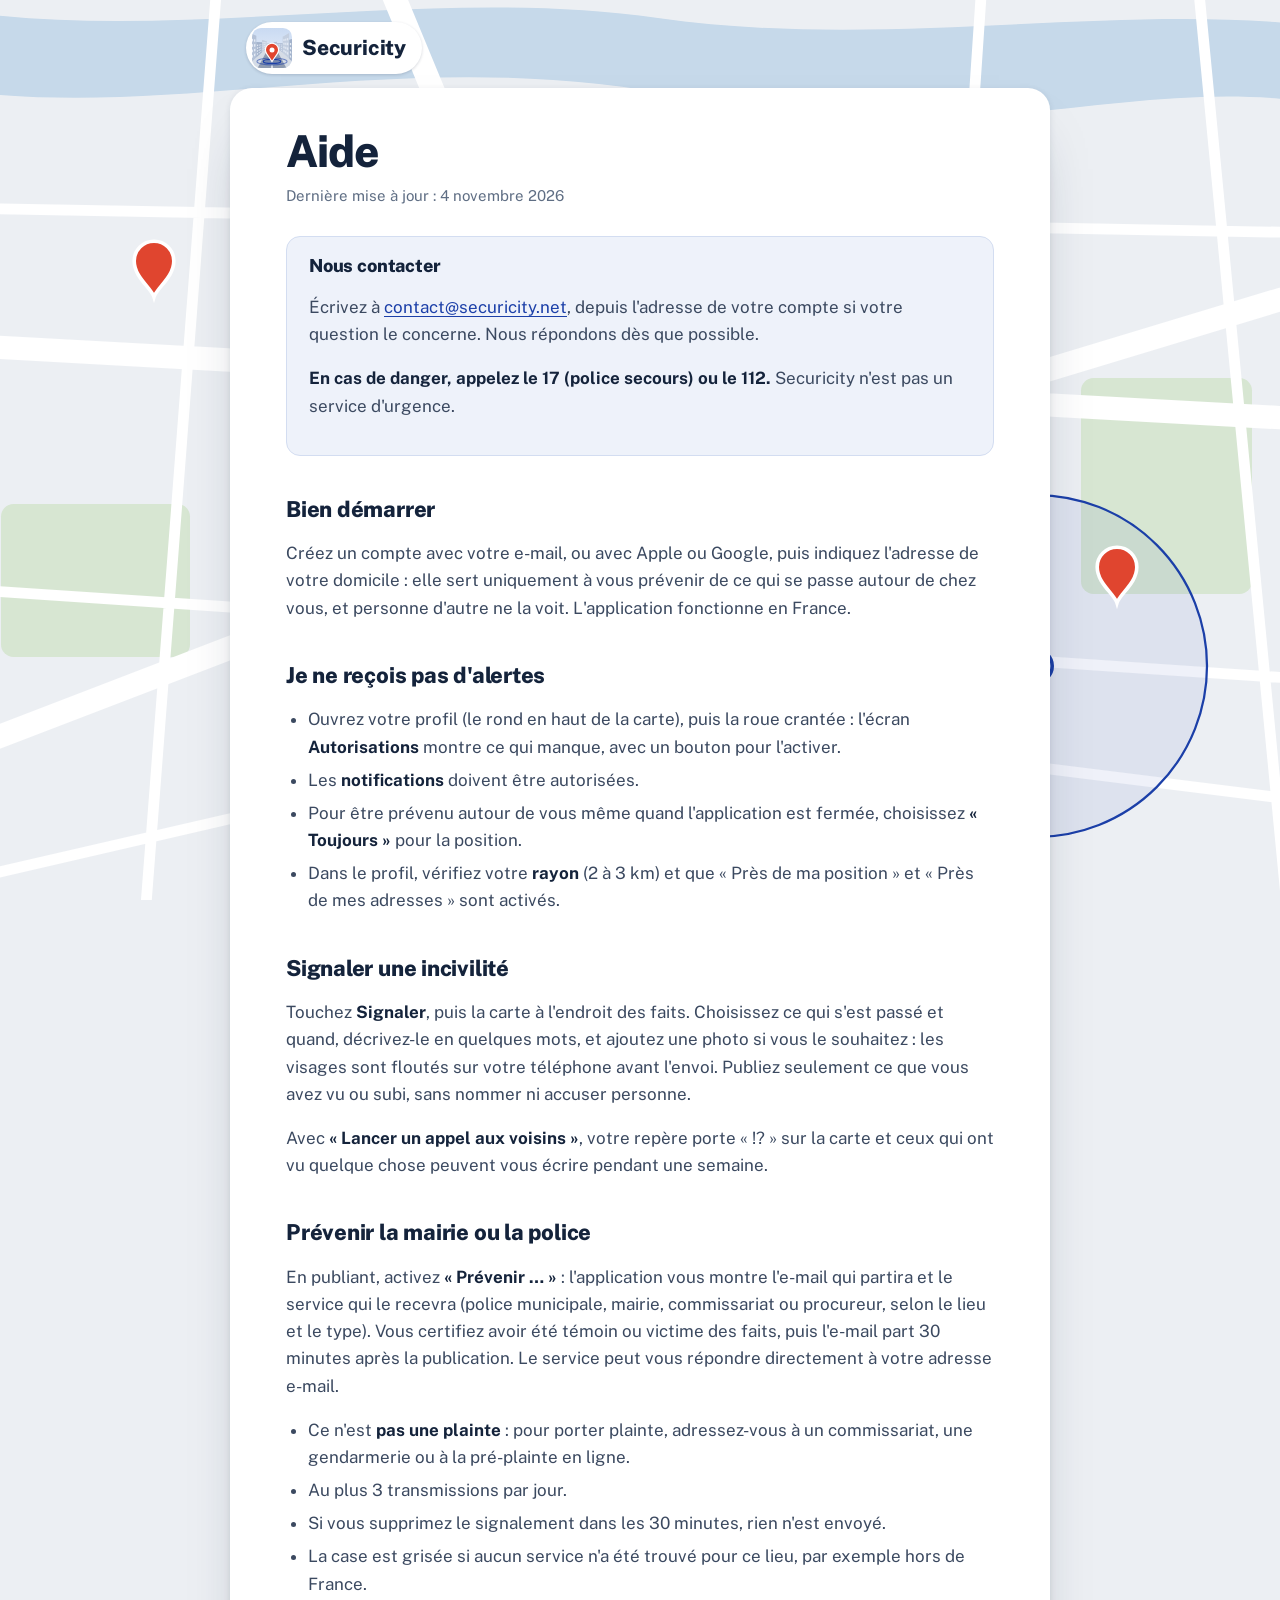
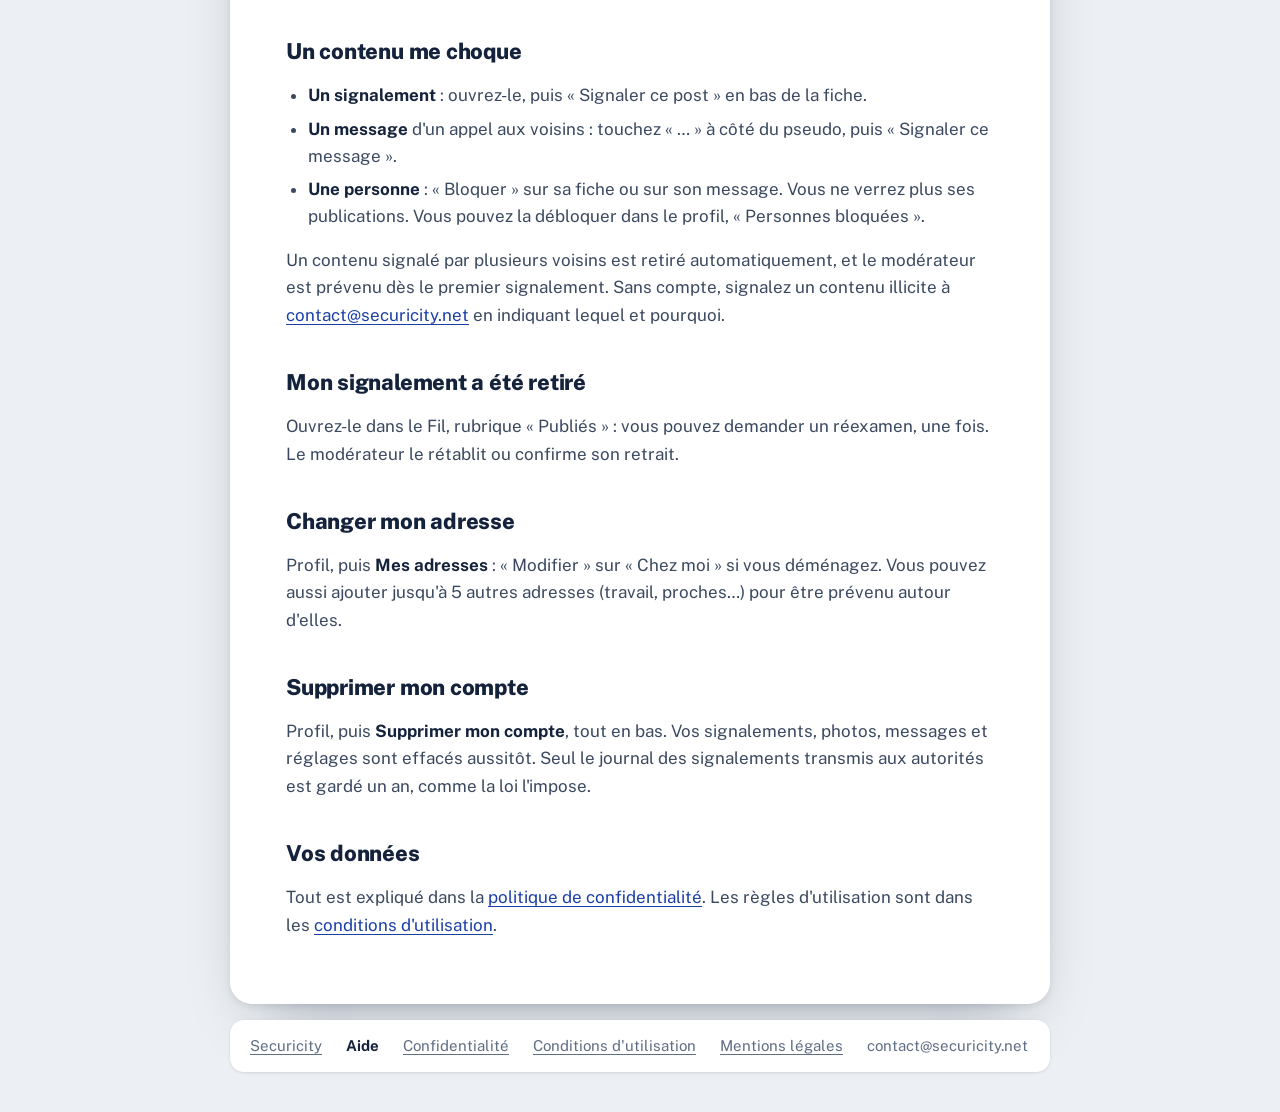
==== aide/index.html @ 6cc1e1d8 "Site : page Aide (adresse d'assistance demandée par Apple), lien en bas de chaque page Co-Authored-B" ====
<!doctype html>
<html lang="fr">
<head>
<meta charset="utf-8">
<link rel="icon" type="image/png" href="/favicon.png">
<link rel="apple-touch-icon" href="/apple-touch-icon.png">
<meta name="viewport" content="width=device-width, initial-scale=1, viewport-fit=cover">
<title>Aide · Securicity</title>
<meta name="description" content="Questions fréquentes sur l'application Securicity, et comment nous contacter.">
<link rel="preload" href="/polices/public-sans.woff2" as="font" type="font/woff2" crossorigin>
<link rel="stylesheet" href="/polices/public-sans.css">
<link rel="stylesheet" href="/legal.css">
</head>
<body>
<header class="entete"><a class="marque" href="/"><img class="icone-app" src="/images/icone.svg" alt="" width="30" height="30">Securicity</a></header>
<main>
<h1>Aide</h1>
<p class="maj">Dernière mise à jour : 4 novembre 2026</p>

<section class="bref">
  <h2>Nous contacter</h2>
<p>Écrivez à <a href="mailto:contact@securicity.net">contact@securicity.net</a>, depuis l'adresse de votre compte si votre question le concerne. Nous répondons dès que possible.</p>
<p><strong>En cas de danger, appelez le 17 (police secours) ou le 112.</strong> Securicity n'est pas un service d'urgence.</p>
</section>

<h2>Bien démarrer</h2>
<p>Créez un compte avec votre e-mail, ou avec Apple ou Google, puis indiquez l'adresse de votre domicile : elle sert uniquement à vous prévenir de ce qui se passe autour de chez vous, et personne d'autre ne la voit. L'application fonctionne en France.</p>

<h2>Je ne reçois pas d'alertes</h2>
<ul>
  <li>Ouvrez votre profil (le rond en haut de la carte), puis la roue crantée : l'écran <strong>Autorisations</strong> montre ce qui manque, avec un bouton pour l'activer.</li>
  <li>Les <strong>notifications</strong> doivent être autorisées.</li>
  <li>Pour être prévenu autour de vous même quand l'application est fermée, choisissez <strong>« Toujours »</strong> pour la position.</li>
  <li>Dans le profil, vérifiez votre <strong>rayon</strong> (2 à 3 km) et que « Près de ma position » et « Près de mes adresses » sont activés.</li>
</ul>

<h2>Signaler une incivilité</h2>
<p>Touchez <strong>Signaler</strong>, puis la carte à l'endroit des faits. Choisissez ce qui s'est passé et quand, décrivez-le en quelques mots, et ajoutez une photo si vous le souhaitez : les visages sont floutés sur votre téléphone avant l'envoi. Publiez seulement ce que vous avez vu ou subi, sans nommer ni accuser personne.</p>
<p>Avec <strong>« Lancer un appel aux voisins »</strong>, votre repère porte « !? » sur la carte et ceux qui ont vu quelque chose peuvent vous écrire pendant une semaine.</p>

<h2>Prévenir la mairie ou la police</h2>
<p>En publiant, activez <strong>« Prévenir … »</strong> : l'application vous montre l'e-mail qui partira et le service qui le recevra (police municipale, mairie, commissariat ou procureur, selon le lieu et le type). Vous certifiez avoir été témoin ou victime des faits, puis l'e-mail part 30 minutes après la publication. Le service peut vous répondre directement à votre adresse e-mail.</p>
<ul>
  <li>Ce n'est <strong>pas une plainte</strong> : pour porter plainte, adressez-vous à un commissariat, une gendarmerie ou à la pré-plainte en ligne.</li>
  <li>Au plus 3 transmissions par jour.</li>
  <li>Si vous supprimez le signalement dans les 30 minutes, rien n'est envoyé.</li>
  <li>La case est grisée si aucun service n'a été trouvé pour ce lieu, par exemple hors de France.</li>
</ul>

<h2>Un contenu me choque</h2>
<ul>
  <li><strong>Un signalement</strong> : ouvrez-le, puis « Signaler ce post » en bas de la fiche.</li>
  <li><strong>Un message</strong> d'un appel aux voisins : touchez « … » à côté du pseudo, puis « Signaler ce message ».</li>
  <li><strong>Une personne</strong> : « Bloquer » sur sa fiche ou sur son message. Vous ne verrez plus ses publications. Vous pouvez la débloquer dans le profil, « Personnes bloquées ».</li>
</ul>
<p>Un contenu signalé par plusieurs voisins est retiré automatiquement, et le modérateur est prévenu dès le premier signalement. Sans compte, signalez un contenu illicite à <a href="mailto:contact@securicity.net">contact@securicity.net</a> en indiquant lequel et pourquoi.</p>

<h2>Mon signalement a été retiré</h2>
<p>Ouvrez-le dans le Fil, rubrique « Publiés » : vous pouvez demander un réexamen, une fois. Le modérateur le rétablit ou confirme son retrait.</p>

<h2>Changer mon adresse</h2>
<p>Profil, puis <strong>Mes adresses</strong> : « Modifier » sur « Chez moi » si vous déménagez. Vous pouvez aussi ajouter jusqu'à 5 autres adresses (travail, proches…) pour être prévenu autour d'elles.</p>

<h2>Supprimer mon compte</h2>
<p>Profil, puis <strong>Supprimer mon compte</strong>, tout en bas. Vos signalements, photos, messages et réglages sont effacés aussitôt. Seul le journal des signalements transmis aux autorités est gardé un an, comme la loi l'impose.</p>

<h2>Vos données</h2>
<p>Tout est expliqué dans la <a href="/confidentialite">politique de confidentialité</a>. Les règles d'utilisation sont dans les <a href="/conditions">conditions d'utilisation</a>.</p>
</main>
<footer class="pied"><a href="/">Securicity</a><a href="/aide" aria-current="page">Aide</a><a href="/confidentialite">Confidentialité</a><a href="/conditions">Conditions d'utilisation</a><a href="/mentions-legales">Mentions légales</a><span>contact@securicity.net</span></footer>
</body>
</html>
---- polices/public-sans.css ----
/* Public Sans (licence SIL Open Font License 1.1, @fontsource-variable/public-sans 5.2.6), hébergée sur le site :
   l'adresse IP des visiteurs n'est envoyée à aucun service extérieur. */
@font-face{font-family:"Public Sans";font-style:normal;font-weight:100 900;font-display:swap;src:url(/polices/public-sans.woff2) format("woff2")}
---- legal.css ----
/* Pages légales : confidentialité, conditions d'utilisation, mentions légales.
   Même direction que l'accueil : la carte d'un quartier en fond, le texte sur un panneau blanc. */
:root { --fond: #ECEFF3; --surface: #FFFFFF; --texte: #14233B; --texte2: #3B4960; --discret: #5F6E84; --bleu: #1B3FA8; --filet: #D5DBE4; --repere: #E0452F; }
* { box-sizing: border-box; }
body { margin: 0; background: var(--fond) url(/fond-legal.svg) center / cover fixed; color: var(--texte); font: 400 17px/1.6 "Public Sans", system-ui, sans-serif; }
:focus-visible { outline: 2px solid var(--bleu); outline-offset: 3px; border-radius: 4px; }
.entete, main, .pied { max-width: 820px; margin: 0 auto; }
.entete { display: flex; align-items: center; padding: 22px 16px 14px; }
.marque { display: inline-flex; align-items: center; gap: 10px; font-weight: 800; font-size: 21px; color: var(--texte); text-decoration: none; letter-spacing: -.01em; background: var(--surface); padding: 6px 16px 6px 6px; border-radius: 99px; box-shadow: 0 1px 3px rgba(20,35,59,.18); }
.marque .icone-app { width: 40px; height: 40px; border-radius: 22.37%; }
main { background: var(--surface); border-radius: 22px; padding: 40px clamp(20px, 5vw, 56px) 48px; box-shadow: 0 2px 6px rgba(20,35,59,.1), 0 30px 60px -30px rgba(20,35,59,.4); }
h1 { font-size: clamp(30px, 6vw, 44px); line-height: 1.08; font-weight: 800; letter-spacing: -.025em; margin: 0 0 8px; }
.maj { color: var(--discret); font-size: 15px; margin: 0 0 28px; }
.bref { background: #EEF2FA; border: 1px solid #D3DDF1; border-radius: 14px; padding: 18px 22px; margin-bottom: 36px; }
.bref h2 { margin-top: 0; font-size: 18px; }
.bref ul { margin-bottom: 0; }
h2 { font-size: 22px; line-height: 1.25; font-weight: 800; letter-spacing: -.01em; margin: 40px 0 10px; }
h3 { font-size: 17px; margin: 22px 0 6px; }
p, li { color: var(--texte2); }
strong { color: var(--texte); }
ul { padding-left: 22px; }
li { margin-bottom: 6px; }
a { color: var(--bleu); text-underline-offset: 3px; }
.tableau { overflow-x: auto; }
table { width: 100%; border-collapse: collapse; font-size: 15px; margin: 8px 0 4px; }
th, td { text-align: left; vertical-align: top; padding: 10px 12px 10px 0; border-bottom: 1px solid var(--filet); color: var(--texte2); }
th { color: var(--texte); font-weight: 700; }
.pied { display: flex; flex-wrap: wrap; gap: 10px 24px; margin-top: 16px; margin-bottom: 40px; padding: 14px 20px; background: var(--surface); border-radius: 14px; font-size: 15px; color: var(--discret); box-shadow: 0 1px 3px rgba(20,35,59,.12); }
.pied a { color: inherit; }
.pied a[aria-current="page"] { color: var(--texte); font-weight: 700; text-decoration: none; }
@media (max-width: 600px) { .entete, .pied { margin-left: 16px; margin-right: 16px; } main { margin: 0 8px; border-radius: 18px; } }
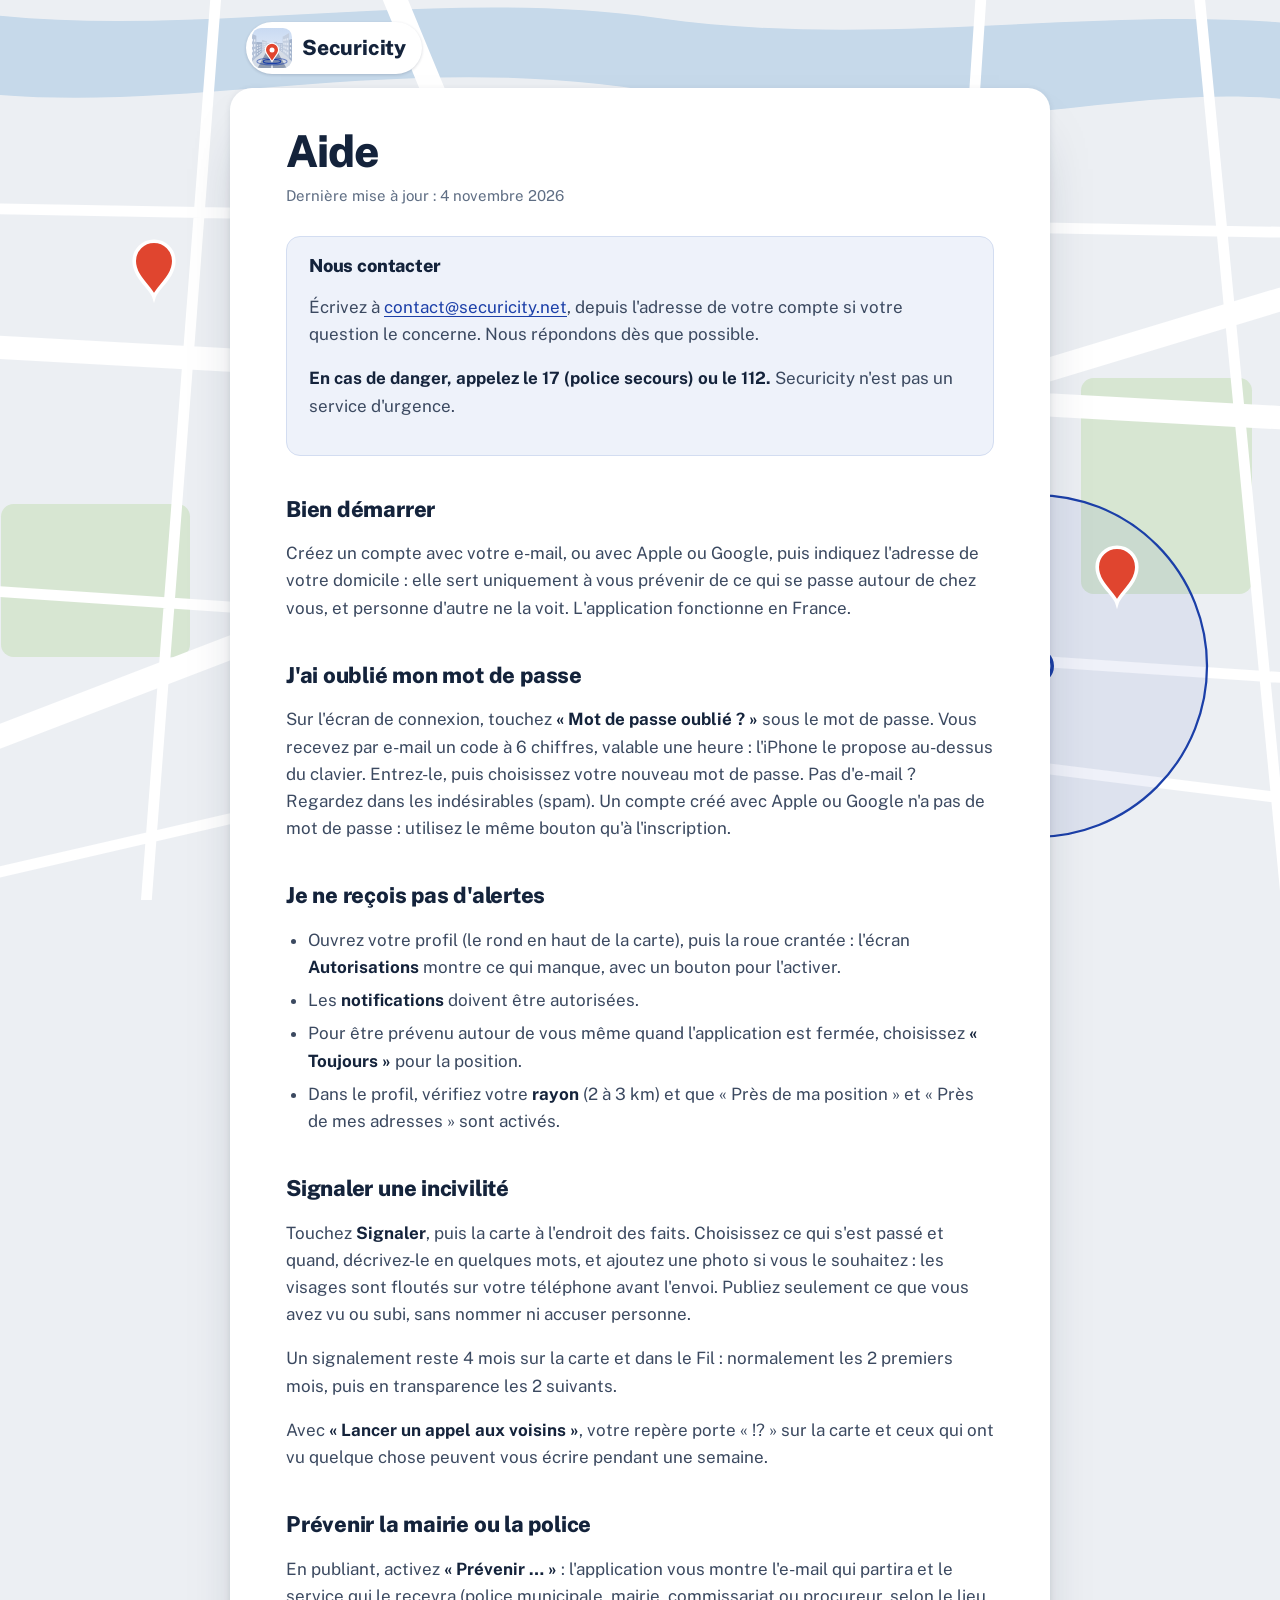
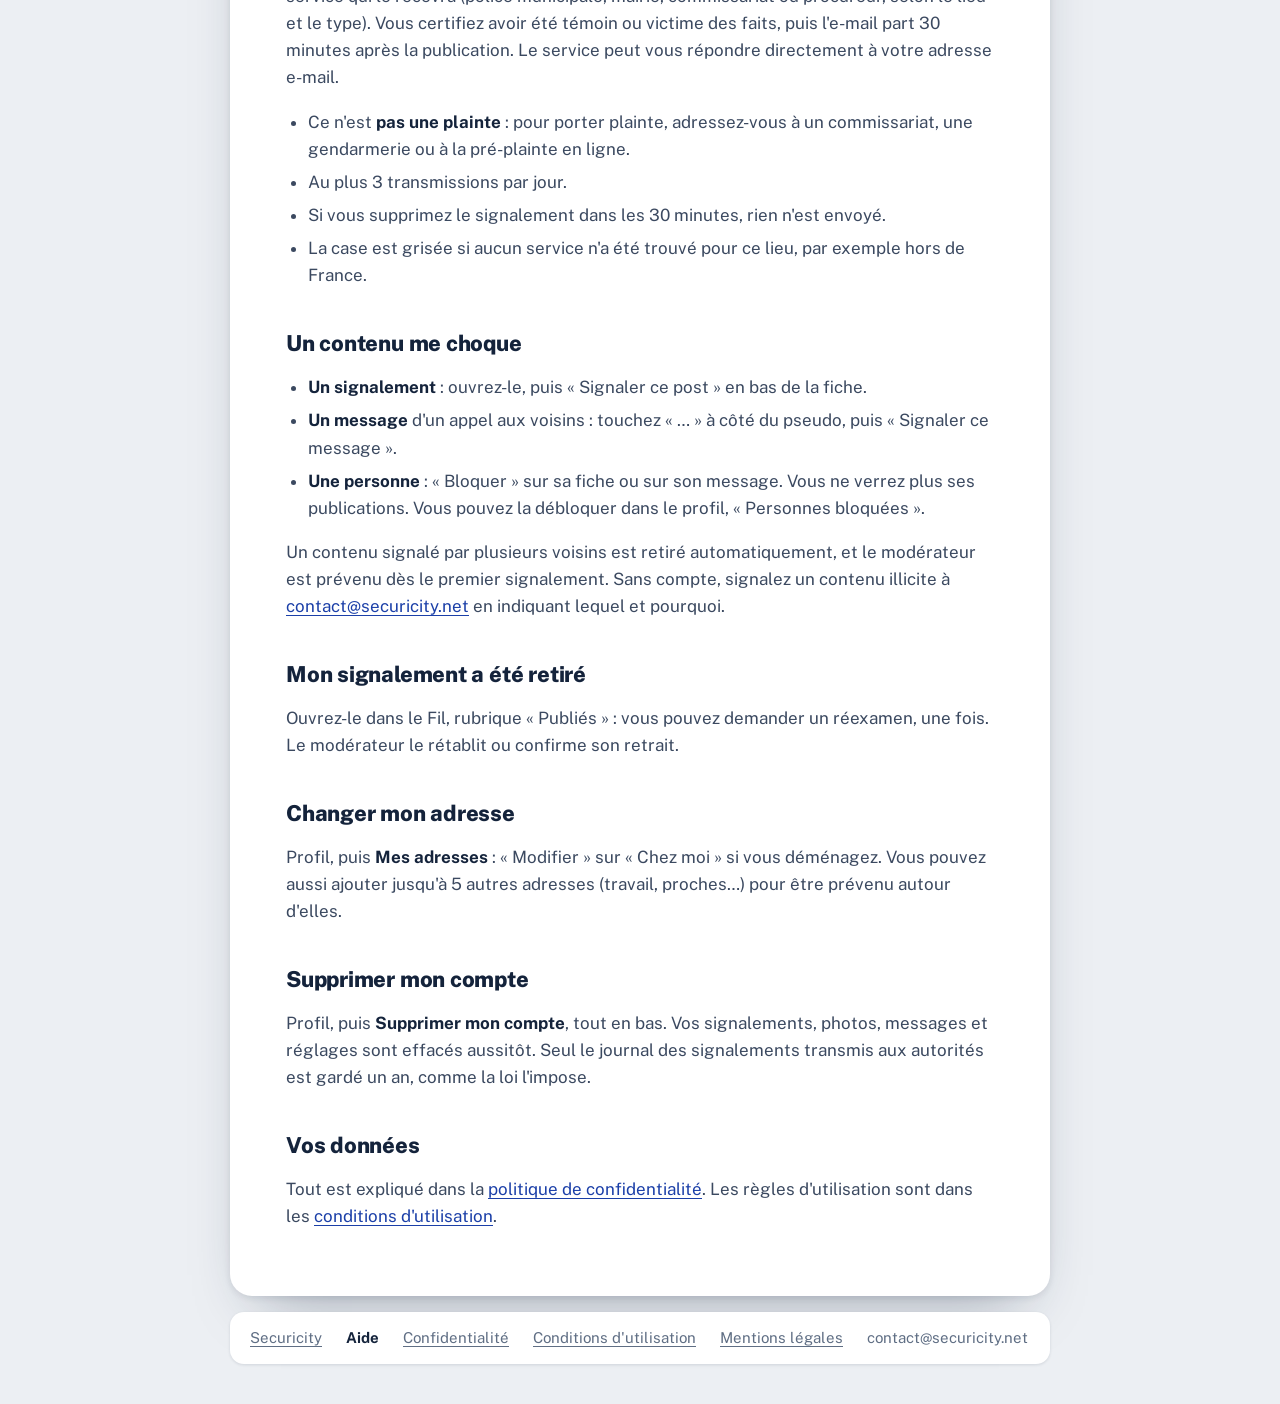
==== commit df064ea1: "Site : 24 types d'incivilités ; aide : mot de passe oublié et affichage pendant 4 mois Co-Authored-B" ====
--- a/aide/index.html
+++ b/aide/index.html
@@ -26,6 +26,9 @@
 <h2>Bien démarrer</h2>
 <p>Créez un compte avec votre e-mail, ou avec Apple ou Google, puis indiquez l'adresse de votre domicile : elle sert uniquement à vous prévenir de ce qui se passe autour de chez vous, et personne d'autre ne la voit. L'application fonctionne en France.</p>
 
+<h2>J'ai oublié mon mot de passe</h2>
+<p>Sur l'écran de connexion, touchez <strong>« Mot de passe oublié ? »</strong> sous le mot de passe. Vous recevez par e-mail un code à 6 chiffres, valable une heure : l'iPhone le propose au-dessus du clavier. Entrez-le, puis choisissez votre nouveau mot de passe. Pas d'e-mail ? Regardez dans les indésirables (spam). Un compte créé avec Apple ou Google n'a pas de mot de passe : utilisez le même bouton qu'à l'inscription.</p>
+
 <h2>Je ne reçois pas d'alertes</h2>
 <ul>
   <li>Ouvrez votre profil (le rond en haut de la carte), puis la roue crantée : l'écran <strong>Autorisations</strong> montre ce qui manque, avec un bouton pour l'activer.</li>
@@ -36,6 +39,7 @@
 
 <h2>Signaler une incivilité</h2>
 <p>Touchez <strong>Signaler</strong>, puis la carte à l'endroit des faits. Choisissez ce qui s'est passé et quand, décrivez-le en quelques mots, et ajoutez une photo si vous le souhaitez : les visages sont floutés sur votre téléphone avant l'envoi. Publiez seulement ce que vous avez vu ou subi, sans nommer ni accuser personne.</p>
+<p>Un signalement reste 4 mois sur la carte et dans le Fil : normalement les 2 premiers mois, puis en transparence les 2 suivants.</p>
 <p>Avec <strong>« Lancer un appel aux voisins »</strong>, votre repère porte « !? » sur la carte et ceux qui ont vu quelque chose peuvent vous écrire pendant une semaine.</p>
 
 <h2>Prévenir la mairie ou la police</h2>
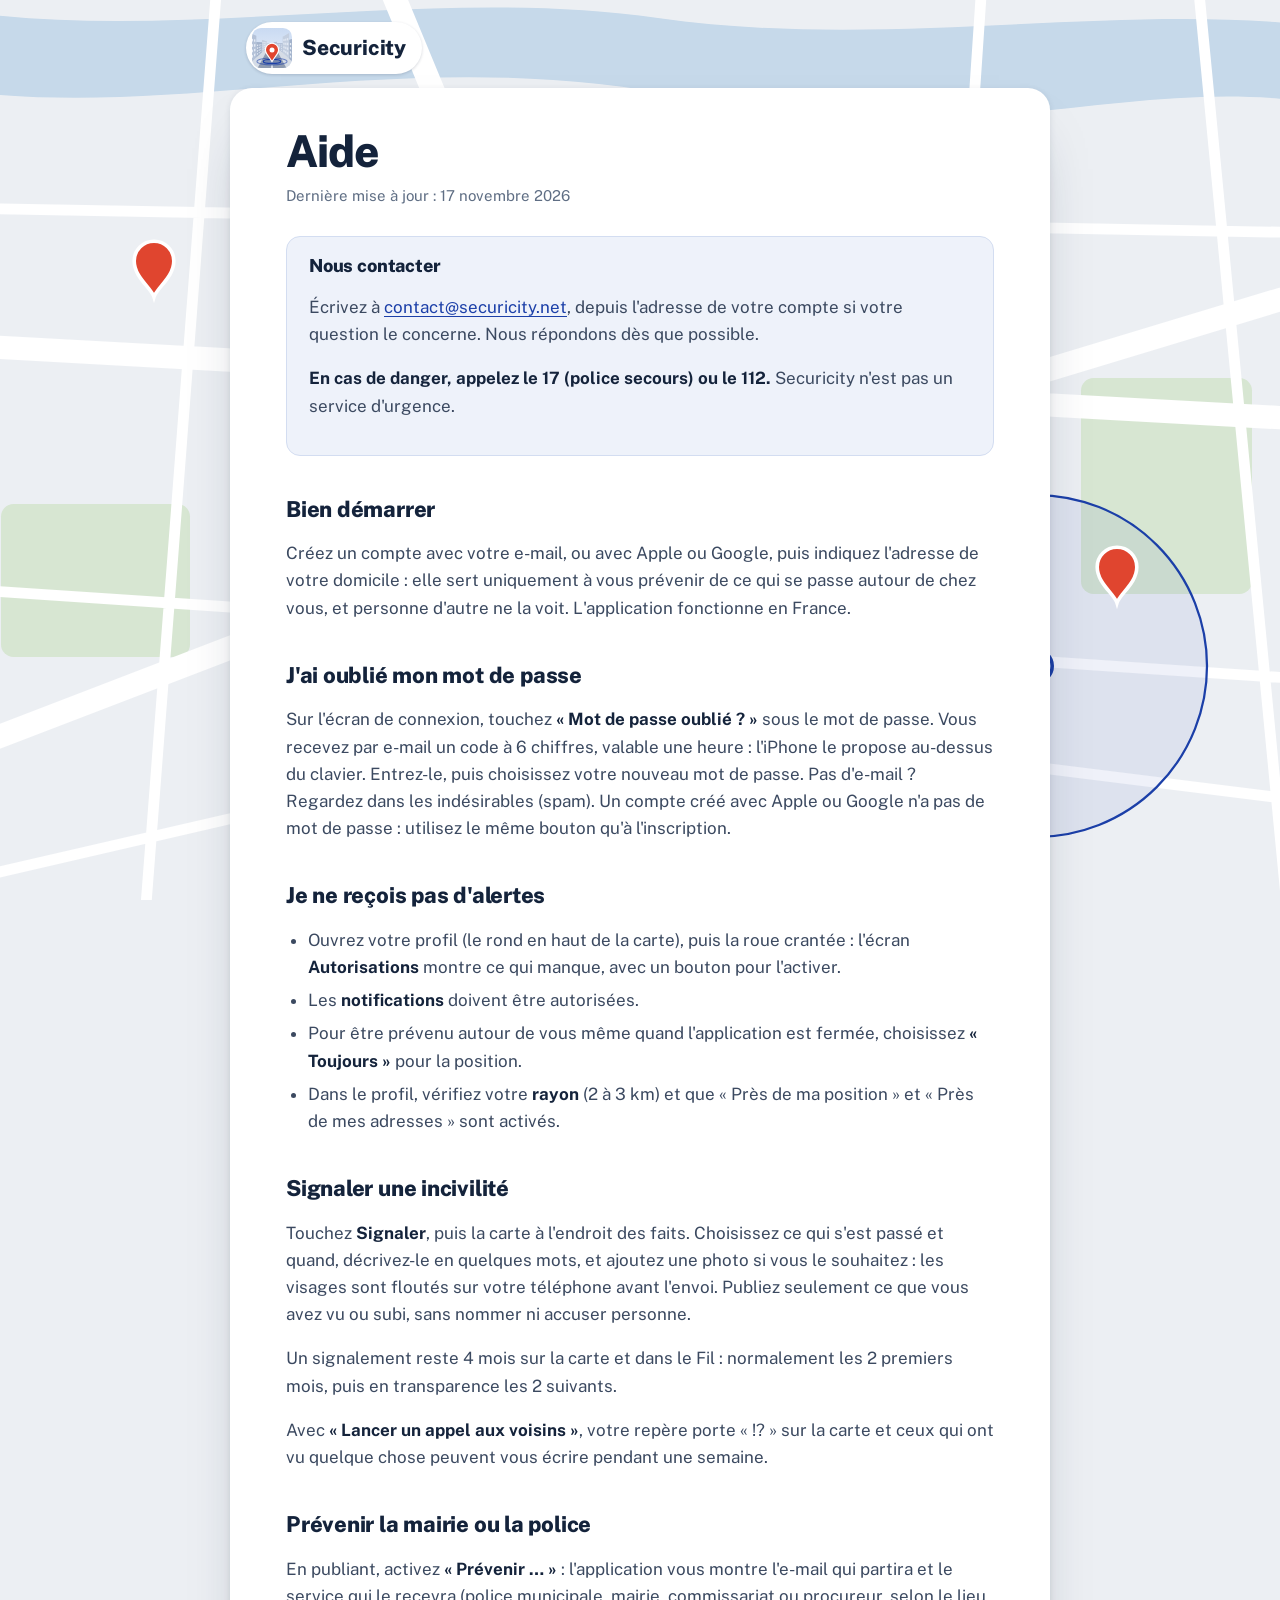
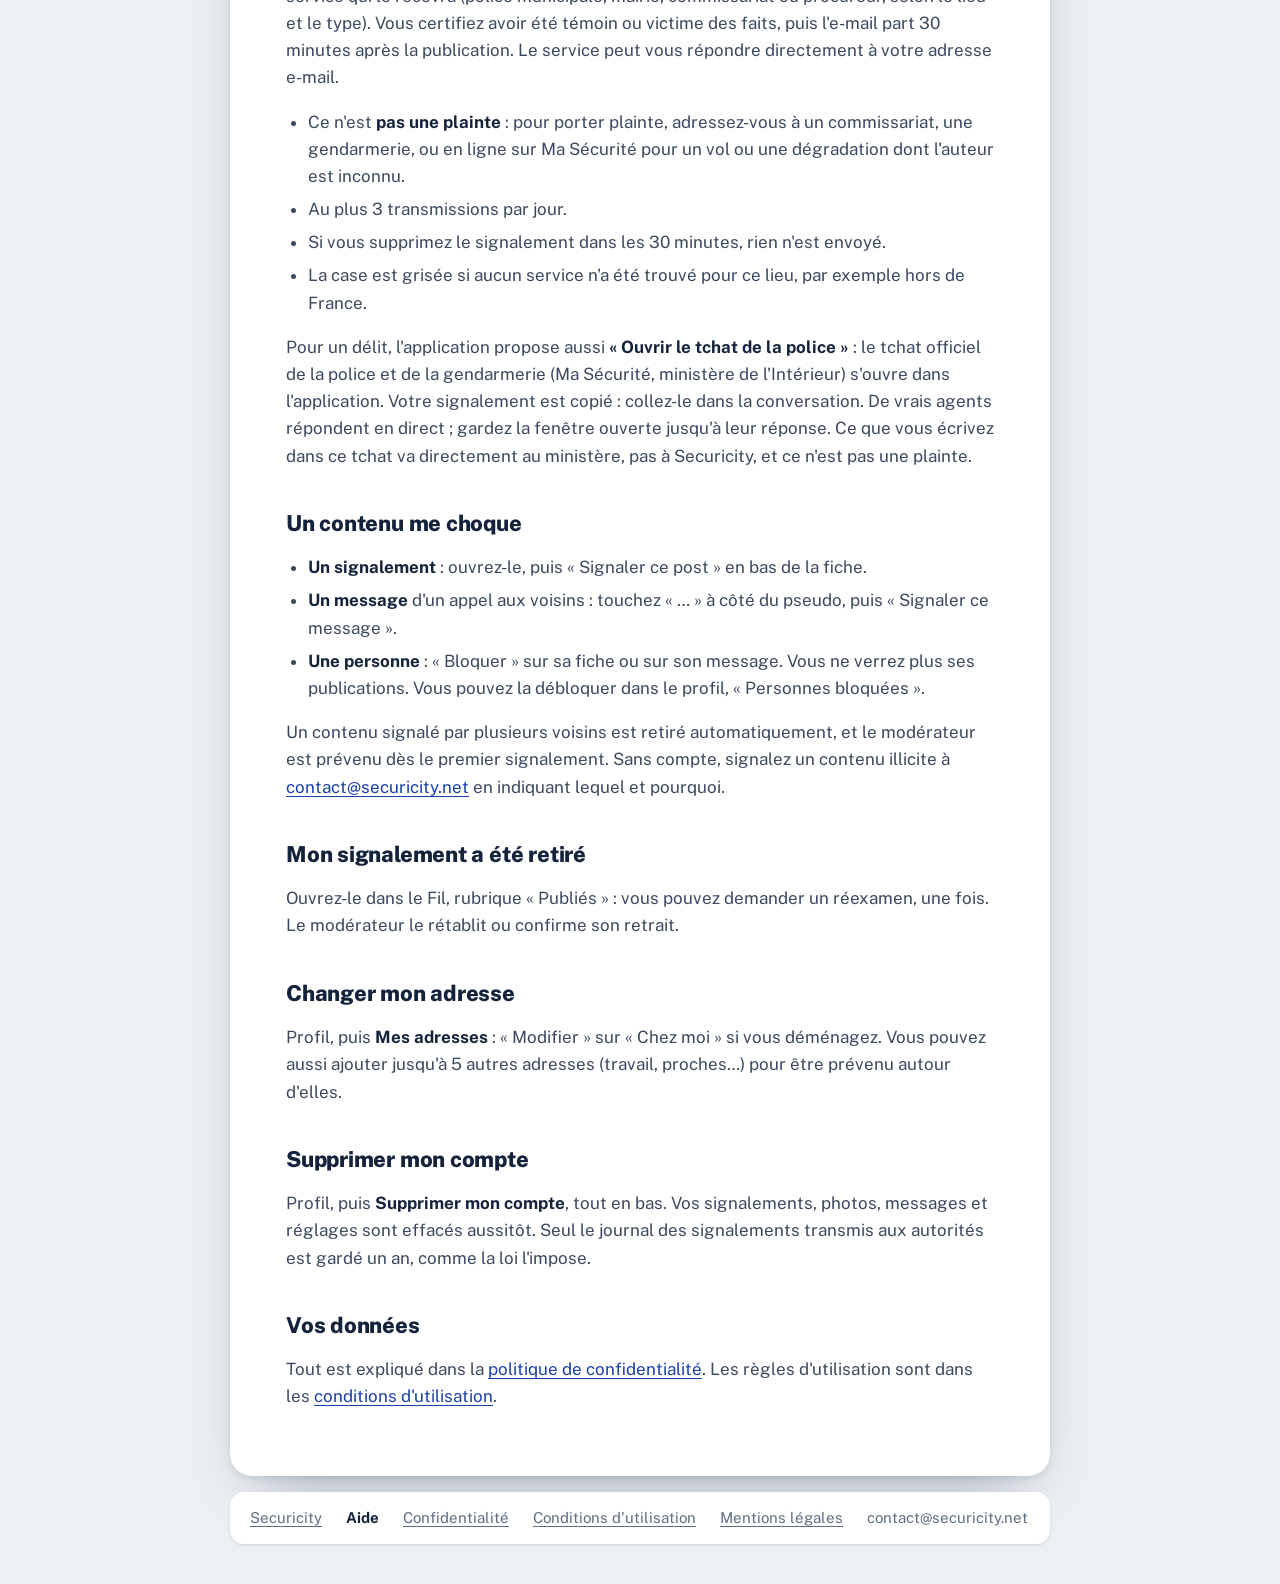
==== commit 39a2d611: "Aide et confidentialité : tchat officiel de la police dans l'app, plainte en ligne - Aide et politiq" ====
--- a/aide/index.html
+++ b/aide/index.html
@@ -15,7 +15,7 @@
 <header class="entete"><a class="marque" href="/"><img class="icone-app" src="/images/icone.svg" alt="" width="30" height="30">Securicity</a></header>
 <main>
 <h1>Aide</h1>
-<p class="maj">Dernière mise à jour : 4 novembre 2026</p>
+<p class="maj">Dernière mise à jour : 17 novembre 2026</p>
 
 <section class="bref">
   <h2>Nous contacter</h2>
@@ -45,11 +45,12 @@
 <h2>Prévenir la mairie ou la police</h2>
 <p>En publiant, activez <strong>« Prévenir … »</strong> : l'application vous montre l'e-mail qui partira et le service qui le recevra (police municipale, mairie, commissariat ou procureur, selon le lieu et le type). Vous certifiez avoir été témoin ou victime des faits, puis l'e-mail part 30 minutes après la publication. Le service peut vous répondre directement à votre adresse e-mail.</p>
 <ul>
-  <li>Ce n'est <strong>pas une plainte</strong> : pour porter plainte, adressez-vous à un commissariat, une gendarmerie ou à la pré-plainte en ligne.</li>
+  <li>Ce n'est <strong>pas une plainte</strong> : pour porter plainte, adressez-vous à un commissariat, une gendarmerie, ou en ligne sur Ma Sécurité pour un vol ou une dégradation dont l'auteur est inconnu.</li>
   <li>Au plus 3 transmissions par jour.</li>
   <li>Si vous supprimez le signalement dans les 30 minutes, rien n'est envoyé.</li>
   <li>La case est grisée si aucun service n'a été trouvé pour ce lieu, par exemple hors de France.</li>
 </ul>
+<p>Pour un délit, l'application propose aussi <strong>« Ouvrir le tchat de la police »</strong> : le tchat officiel de la police et de la gendarmerie (Ma Sécurité, ministère de l'Intérieur) s'ouvre dans l'application. Votre signalement est copié : collez-le dans la conversation. De vrais agents répondent en direct ; gardez la fenêtre ouverte jusqu'à leur réponse. Ce que vous écrivez dans ce tchat va directement au ministère, pas à Securicity, et ce n'est pas une plainte.</p>
 
 <h2>Un contenu me choque</h2>
 <ul>
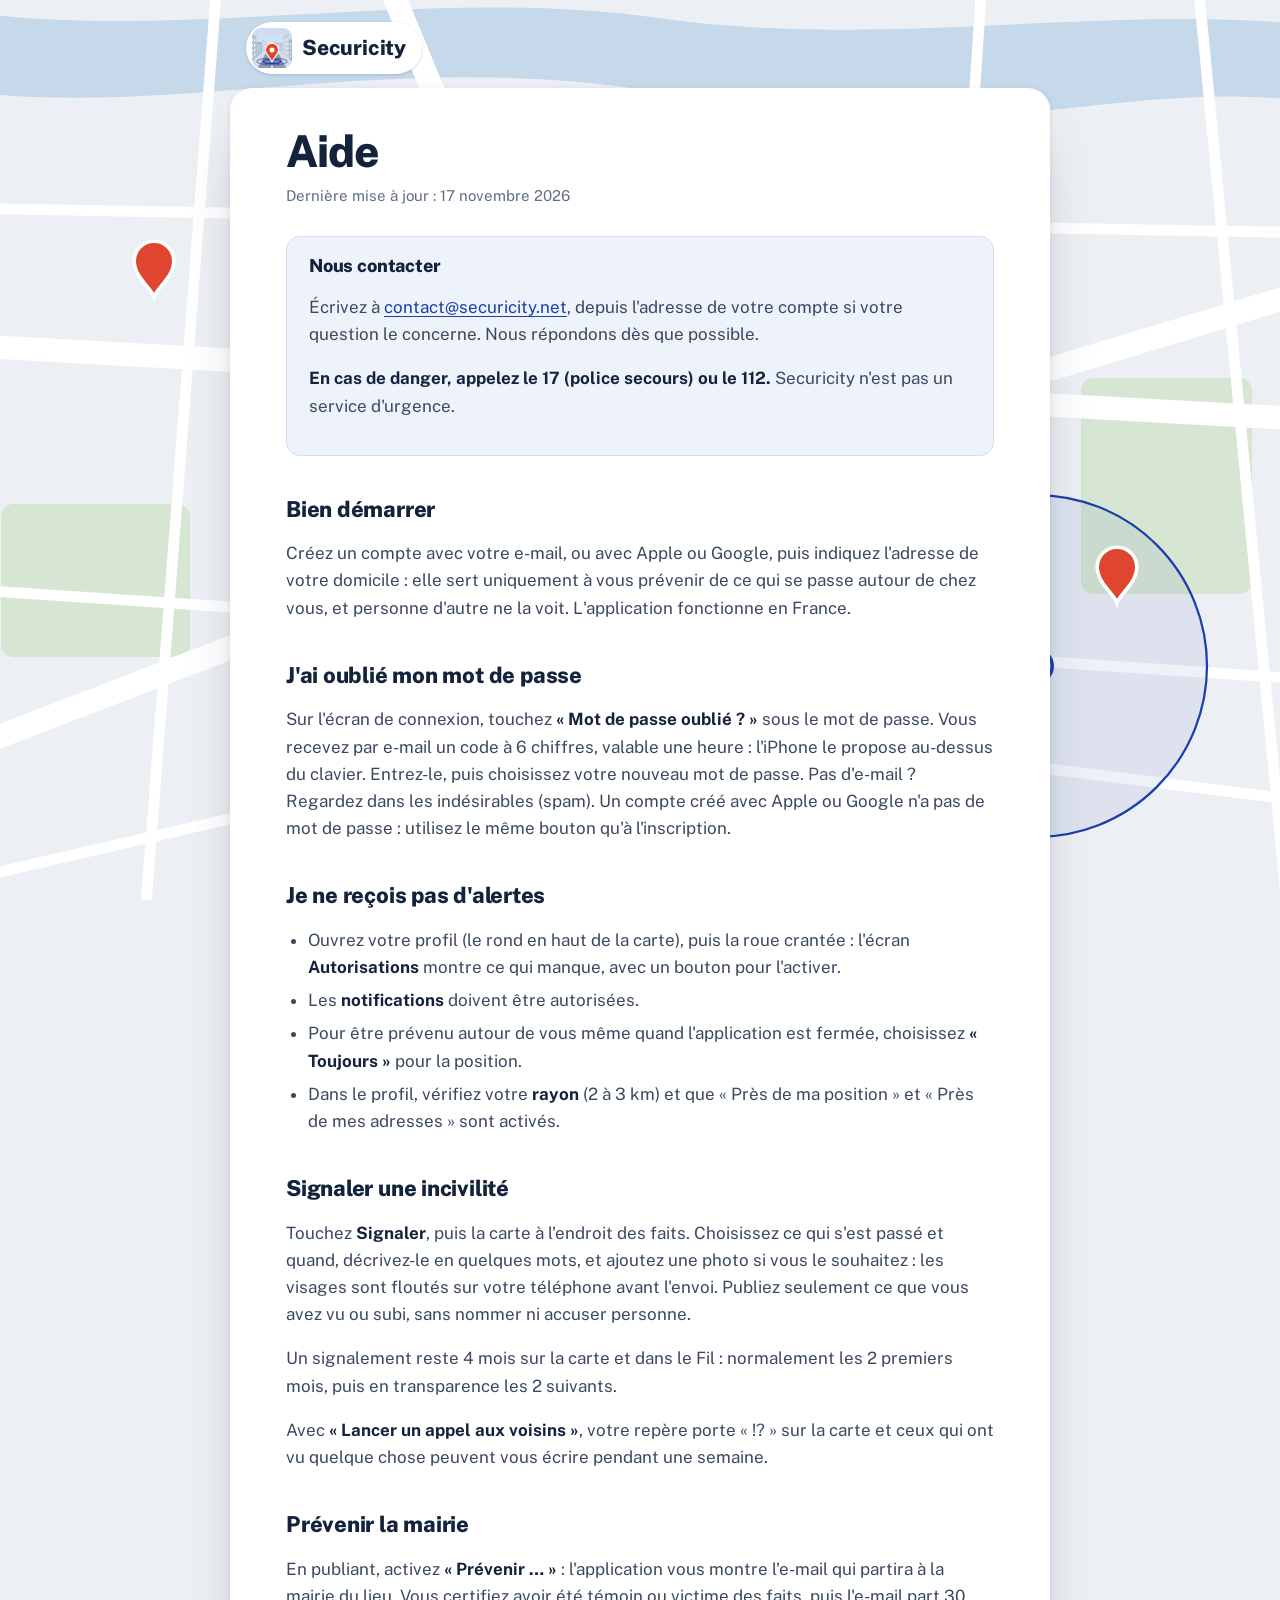
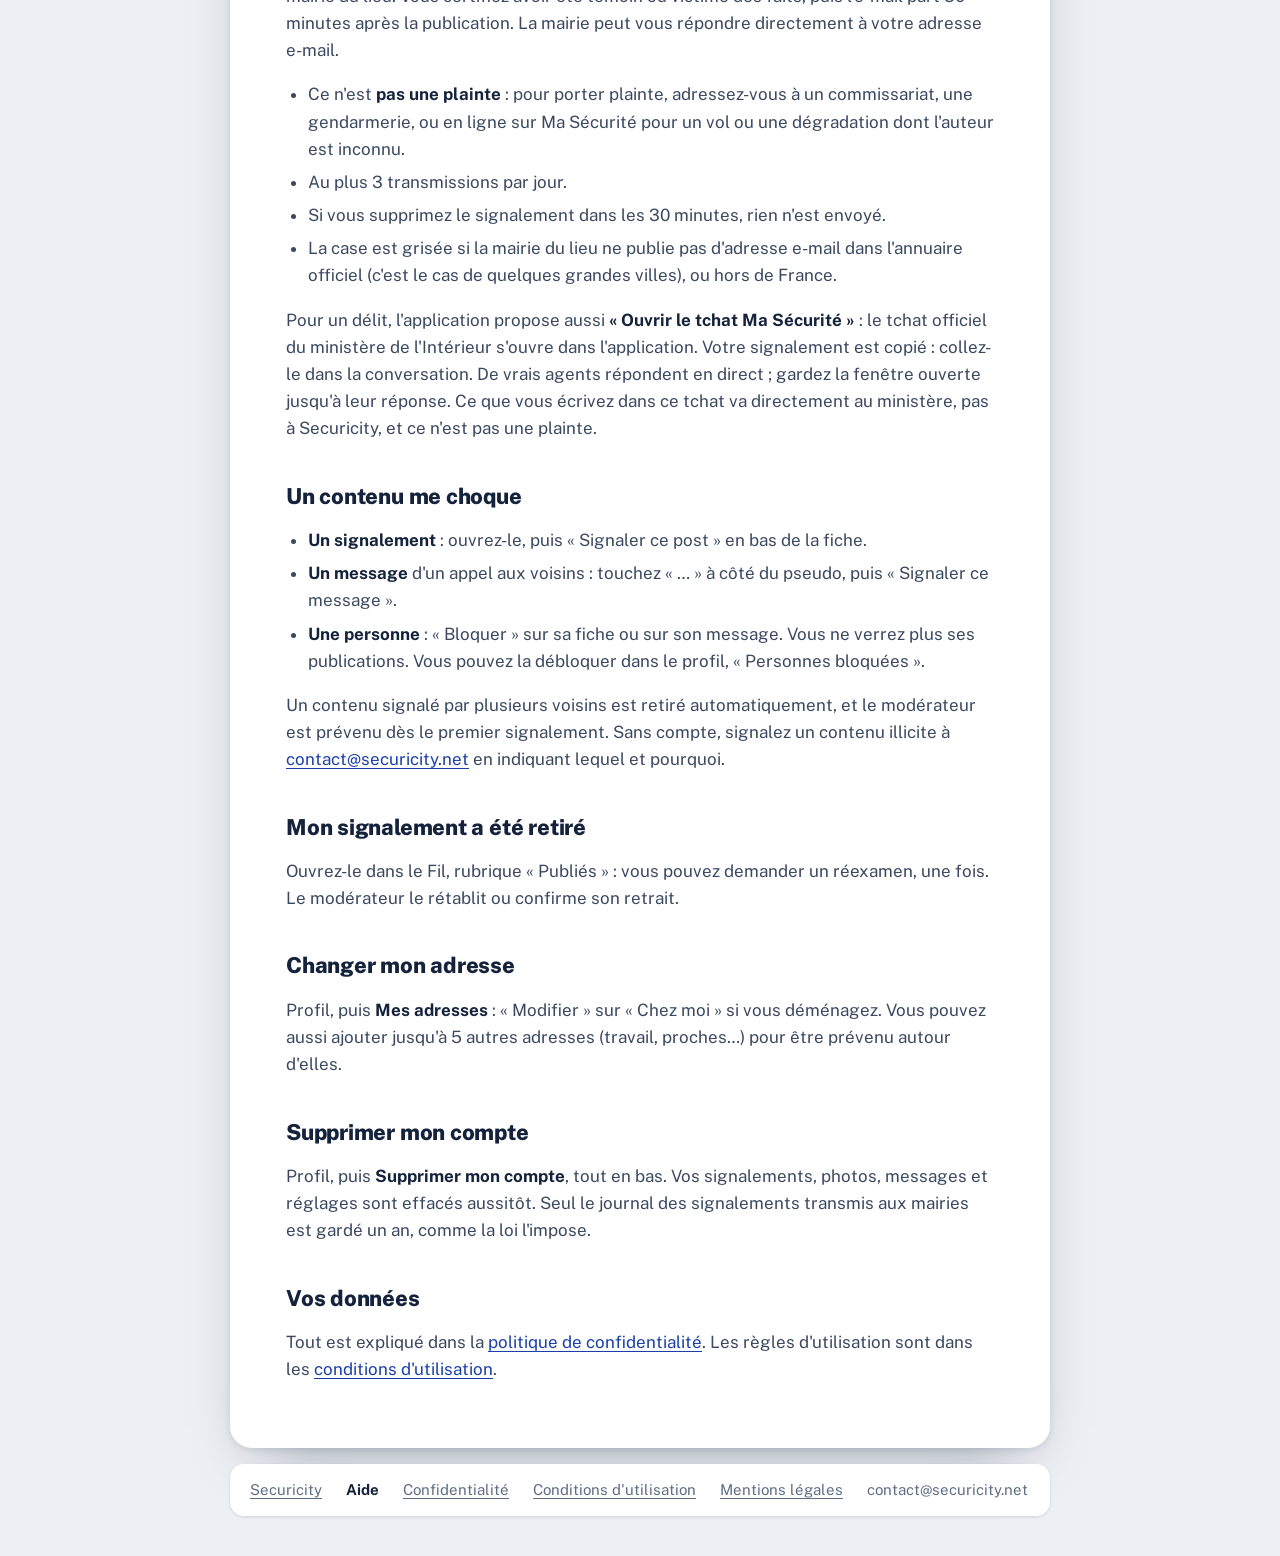
==== commit 226ebe64: "Signalements transmis à la mairie seule, plus à la police Aide, page des destinataires, conditions e" ====
--- a/aide/index.html
+++ b/aide/index.html
@@ -42,15 +42,15 @@
 <p>Un signalement reste 4 mois sur la carte et dans le Fil : normalement les 2 premiers mois, puis en transparence les 2 suivants.</p>
 <p>Avec <strong>« Lancer un appel aux voisins »</strong>, votre repère porte « !? » sur la carte et ceux qui ont vu quelque chose peuvent vous écrire pendant une semaine.</p>
 
-<h2>Prévenir la mairie ou la police</h2>
-<p>En publiant, activez <strong>« Prévenir … »</strong> : l'application vous montre l'e-mail qui partira et le service qui le recevra (police municipale, mairie, commissariat ou procureur, selon le lieu et le type). Vous certifiez avoir été témoin ou victime des faits, puis l'e-mail part 30 minutes après la publication. Le service peut vous répondre directement à votre adresse e-mail.</p>
+<h2>Prévenir la mairie</h2>
+<p>En publiant, activez <strong>« Prévenir … »</strong> : l'application vous montre l'e-mail qui partira à la mairie du lieu. Vous certifiez avoir été témoin ou victime des faits, puis l'e-mail part 30 minutes après la publication. La mairie peut vous répondre directement à votre adresse e-mail.</p>
 <ul>
   <li>Ce n'est <strong>pas une plainte</strong> : pour porter plainte, adressez-vous à un commissariat, une gendarmerie, ou en ligne sur Ma Sécurité pour un vol ou une dégradation dont l'auteur est inconnu.</li>
   <li>Au plus 3 transmissions par jour.</li>
   <li>Si vous supprimez le signalement dans les 30 minutes, rien n'est envoyé.</li>
-  <li>La case est grisée si aucun service n'a été trouvé pour ce lieu, par exemple hors de France.</li>
+  <li>La case est grisée si la mairie du lieu ne publie pas d'adresse e-mail dans l'annuaire officiel (c'est le cas de quelques grandes villes), ou hors de France.</li>
 </ul>
-<p>Pour un délit, l'application propose aussi <strong>« Ouvrir le tchat de la police »</strong> : le tchat officiel de la police et de la gendarmerie (Ma Sécurité, ministère de l'Intérieur) s'ouvre dans l'application. Votre signalement est copié : collez-le dans la conversation. De vrais agents répondent en direct ; gardez la fenêtre ouverte jusqu'à leur réponse. Ce que vous écrivez dans ce tchat va directement au ministère, pas à Securicity, et ce n'est pas une plainte.</p>
+<p>Pour un délit, l'application propose aussi <strong>« Ouvrir le tchat Ma Sécurité »</strong> : le tchat officiel du ministère de l'Intérieur s'ouvre dans l'application. Votre signalement est copié : collez-le dans la conversation. De vrais agents répondent en direct ; gardez la fenêtre ouverte jusqu'à leur réponse. Ce que vous écrivez dans ce tchat va directement au ministère, pas à Securicity, et ce n'est pas une plainte.</p>
 
 <h2>Un contenu me choque</h2>
 <ul>
@@ -67,7 +67,7 @@
 <p>Profil, puis <strong>Mes adresses</strong> : « Modifier » sur « Chez moi » si vous déménagez. Vous pouvez aussi ajouter jusqu'à 5 autres adresses (travail, proches…) pour être prévenu autour d'elles.</p>
 
 <h2>Supprimer mon compte</h2>
-<p>Profil, puis <strong>Supprimer mon compte</strong>, tout en bas. Vos signalements, photos, messages et réglages sont effacés aussitôt. Seul le journal des signalements transmis aux autorités est gardé un an, comme la loi l'impose.</p>
+<p>Profil, puis <strong>Supprimer mon compte</strong>, tout en bas. Vos signalements, photos, messages et réglages sont effacés aussitôt. Seul le journal des signalements transmis aux mairies est gardé un an, comme la loi l'impose.</p>
 
 <h2>Vos données</h2>
 <p>Tout est expliqué dans la <a href="/confidentialite">politique de confidentialité</a>. Les règles d'utilisation sont dans les <a href="/conditions">conditions d'utilisation</a>.</p>
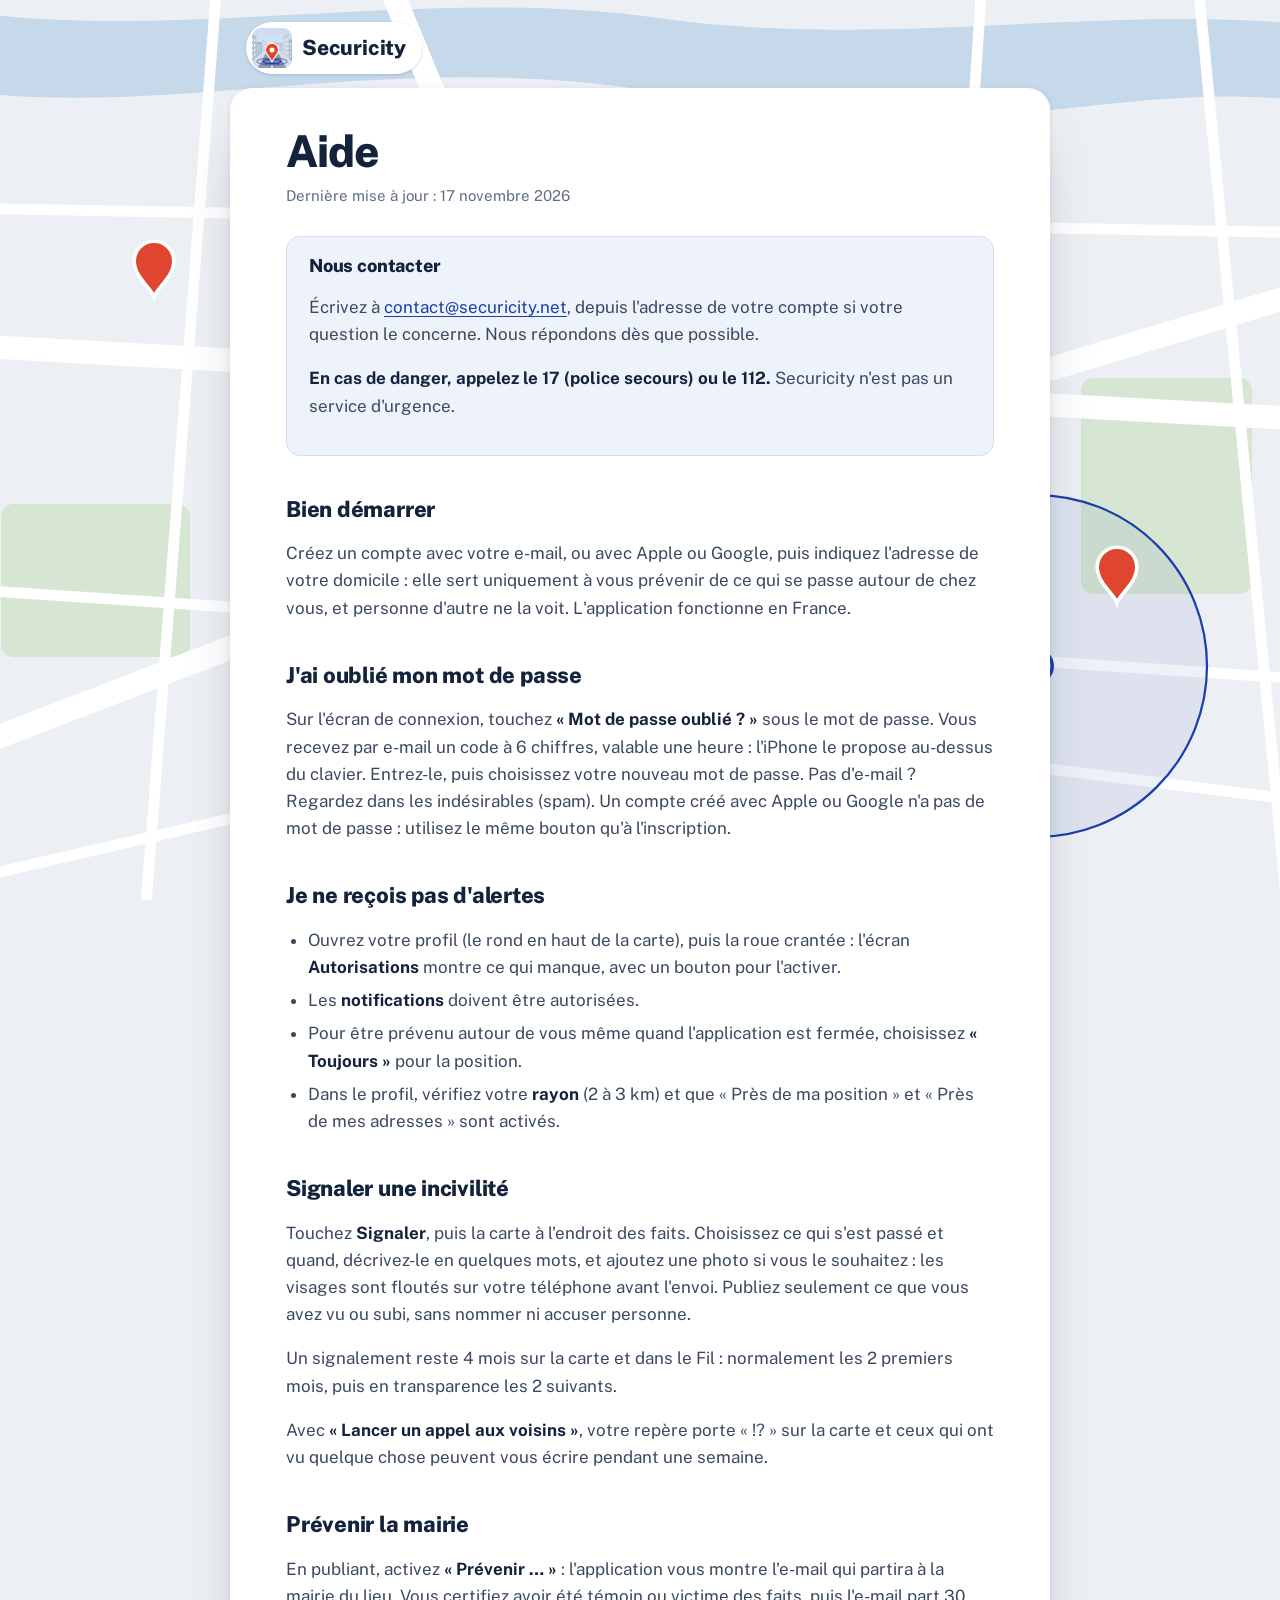
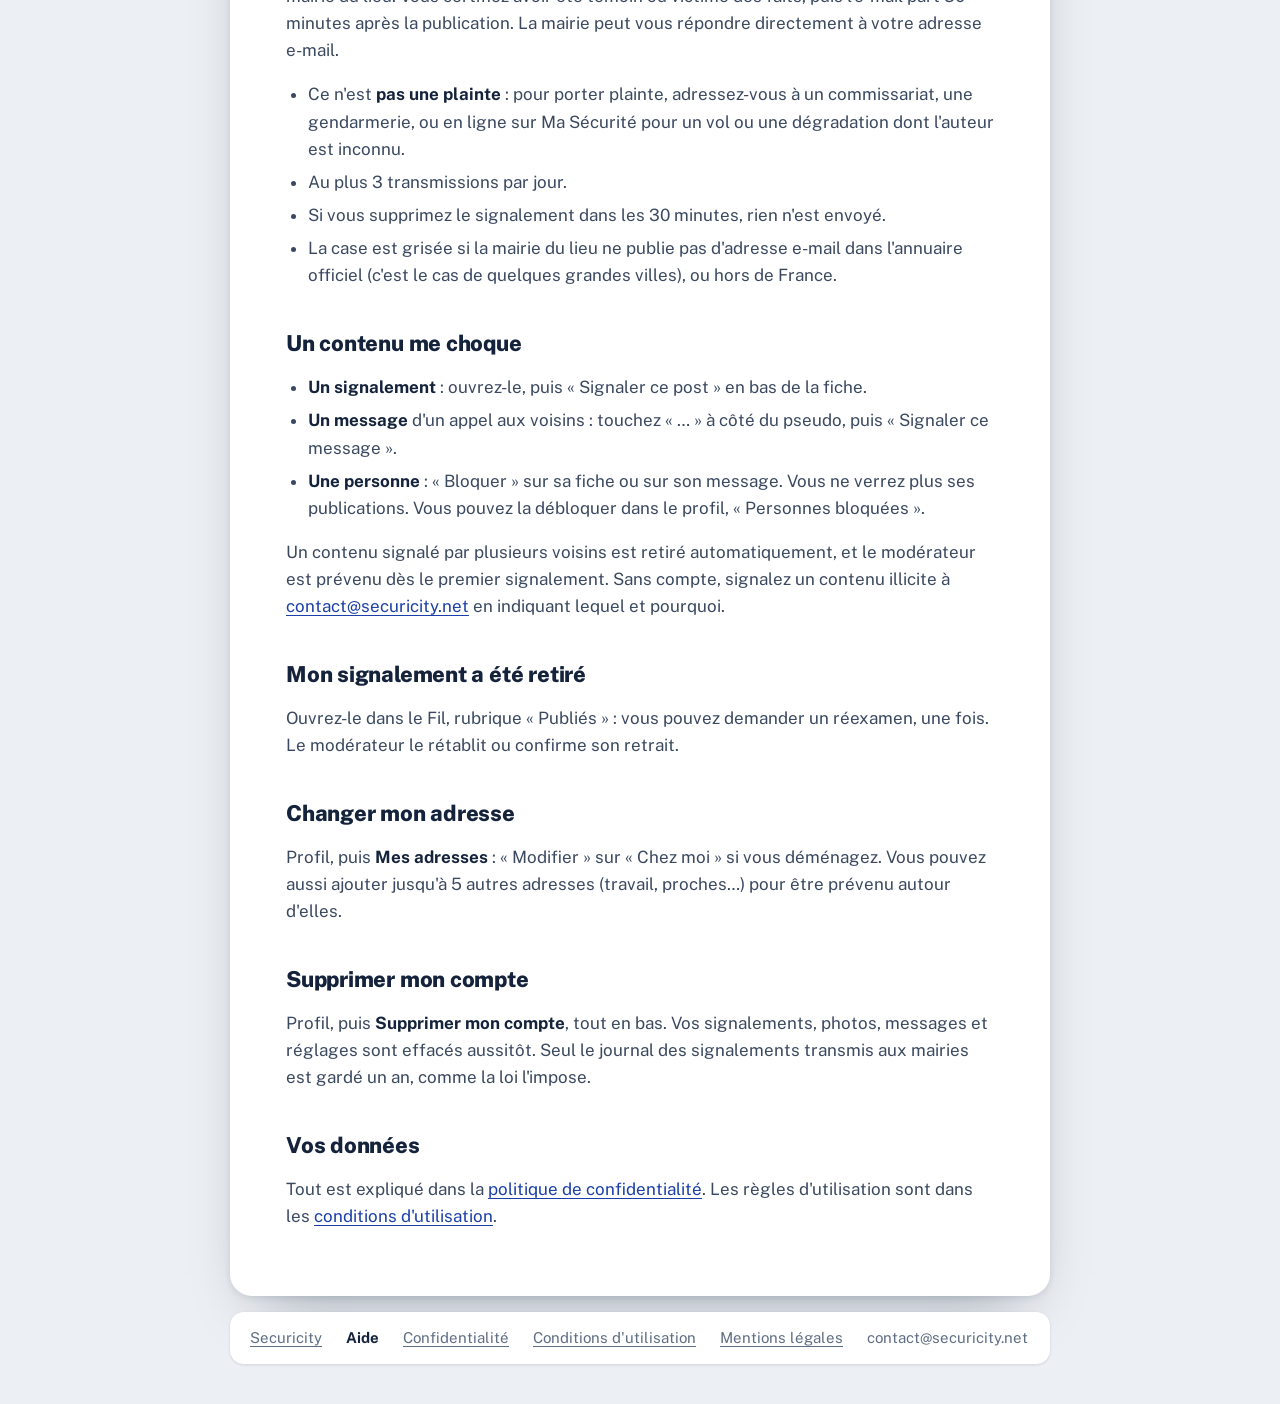
==== commit 59b4008d: "Tchat Ma Sécurité retiré de l'app : retiré de l'aide et de la confidentialité Co-Authored-By: Claude" ====
--- a/aide/index.html
+++ b/aide/index.html
@@ -50,7 +50,6 @@
   <li>Si vous supprimez le signalement dans les 30 minutes, rien n'est envoyé.</li>
   <li>La case est grisée si la mairie du lieu ne publie pas d'adresse e-mail dans l'annuaire officiel (c'est le cas de quelques grandes villes), ou hors de France.</li>
 </ul>
-<p>Pour un délit, l'application propose aussi <strong>« Ouvrir le tchat Ma Sécurité »</strong> : le tchat officiel du ministère de l'Intérieur s'ouvre dans l'application. Votre signalement est copié : collez-le dans la conversation. De vrais agents répondent en direct ; gardez la fenêtre ouverte jusqu'à leur réponse. Ce que vous écrivez dans ce tchat va directement au ministère, pas à Securicity, et ce n'est pas une plainte.</p>
 
 <h2>Un contenu me choque</h2>
 <ul>
